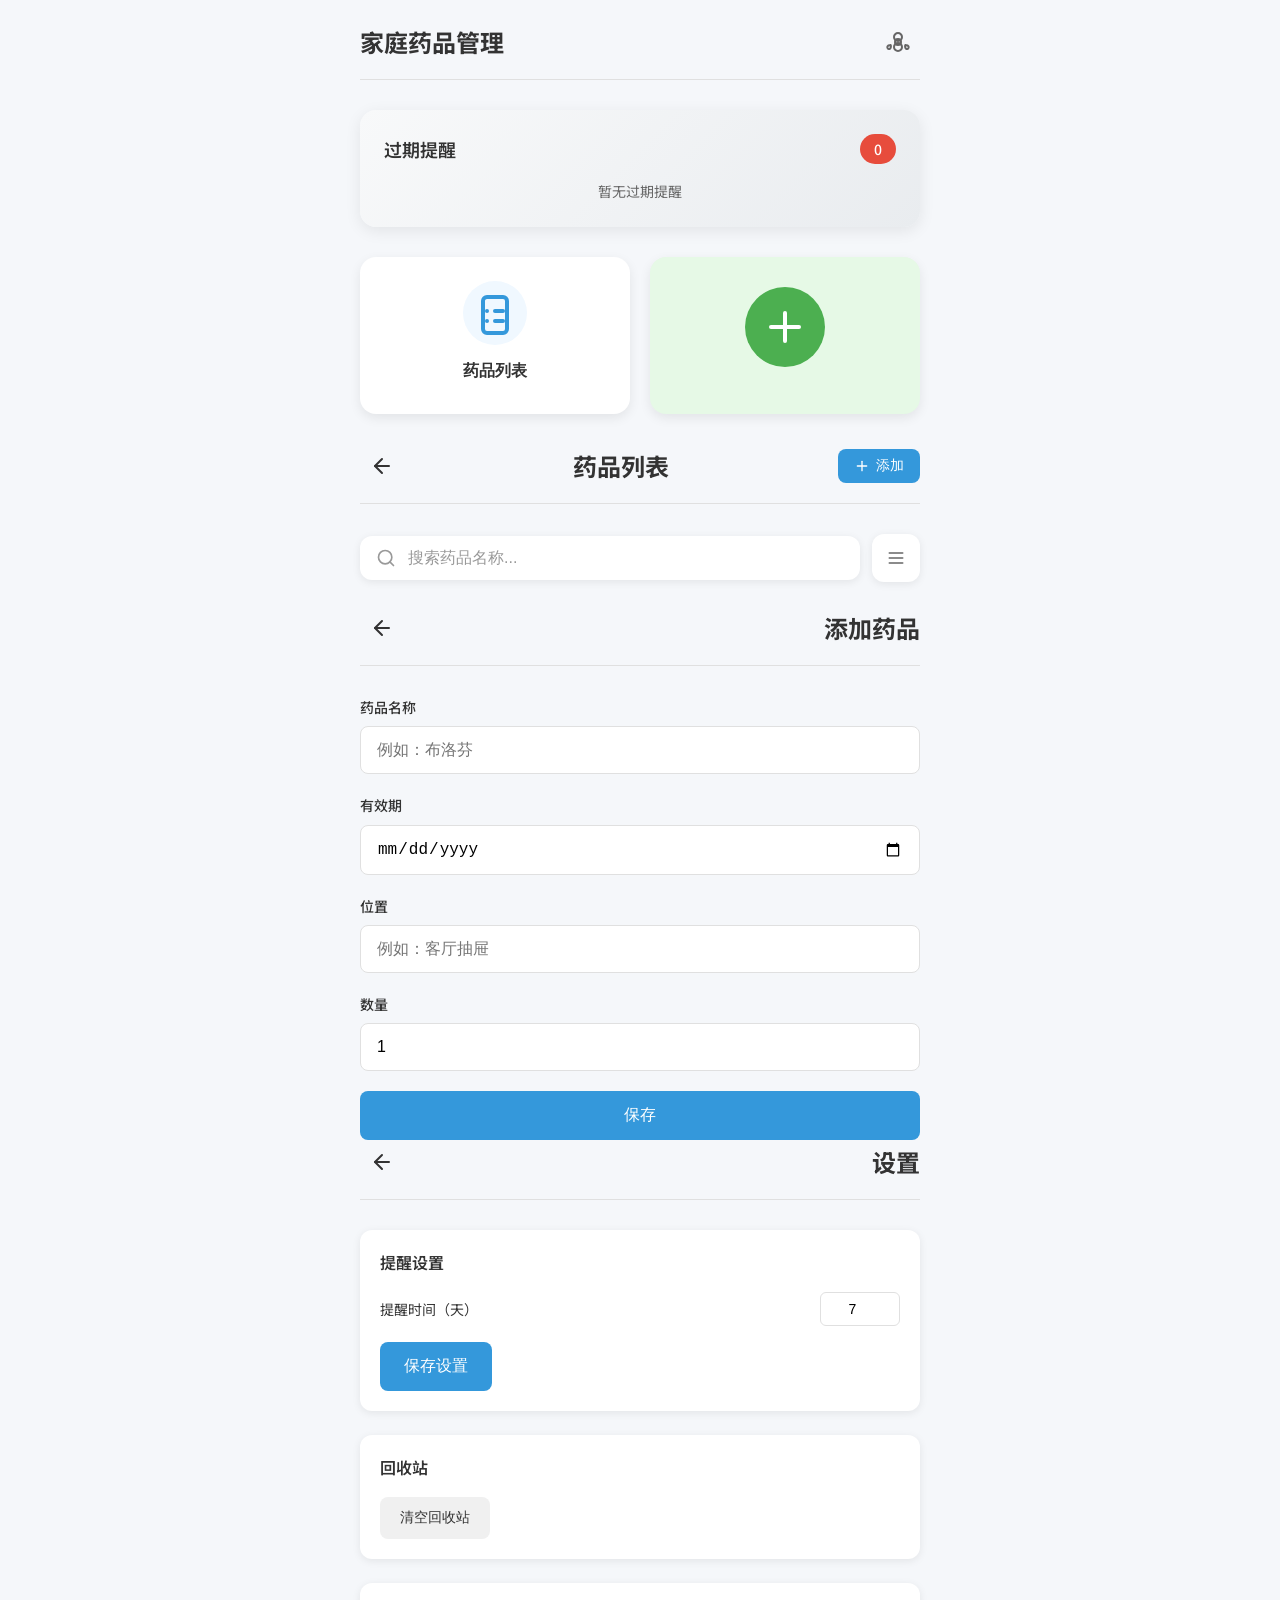
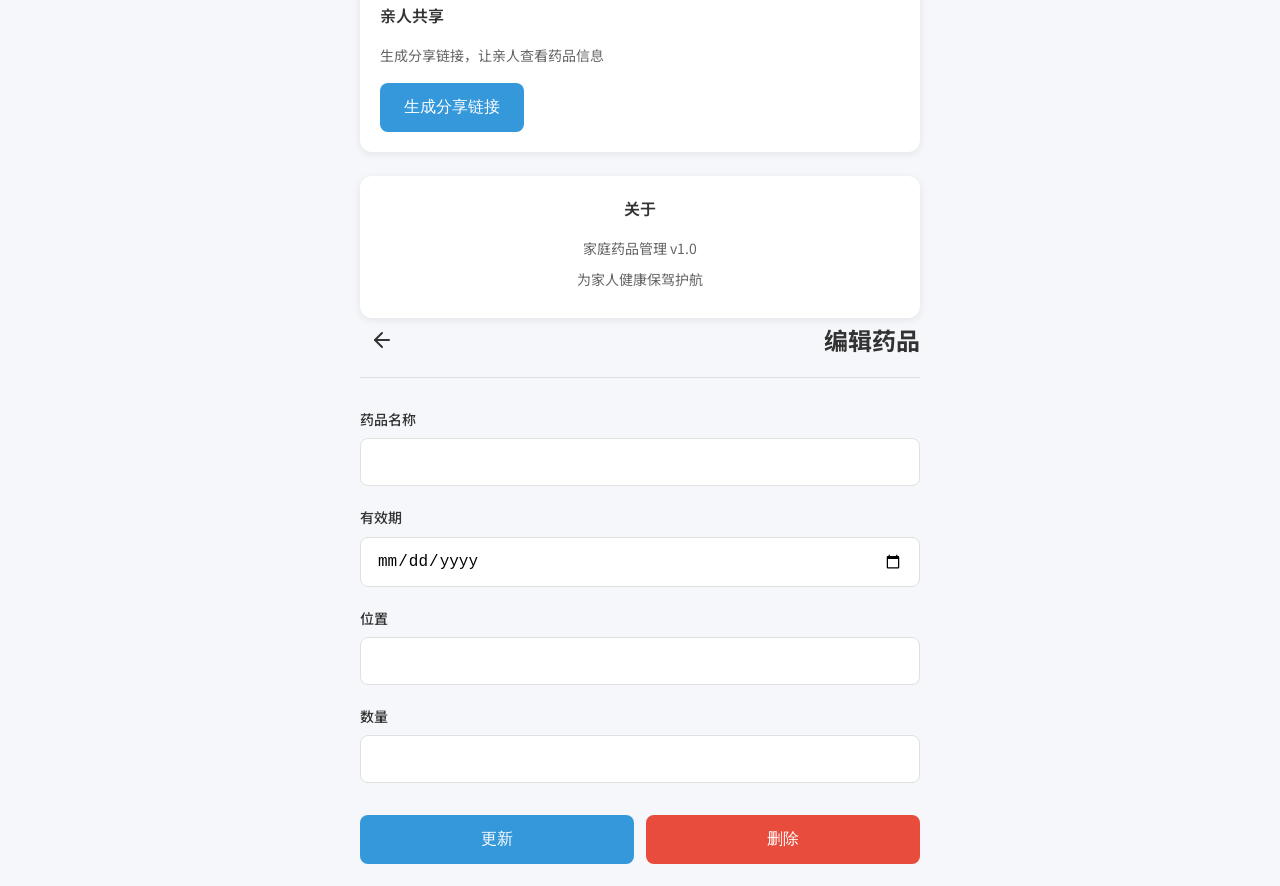
==== index.html @ f6a93c76 "Add files via upload" ====
<!DOCTYPE html>
<html lang="zh-CN">
<head>
    <meta charset="UTF-8">
    <meta name="viewport" content="width=device-width, initial-scale=1.0, maximum-scale=1.0, user-scalable=no">
    <title>家庭药品管理</title>
    <link rel="stylesheet" href="styles.css">
    <link rel="preconnect" href="https://fonts.googleapis.com">
    <link rel="preconnect" href="https://fonts.gstatic.com" crossorigin>
    <link href="https://fonts.googleapis.com/css2?family=Noto+Sans+SC:wght@400;500;700&display=swap" rel="stylesheet">
</head>
<body>
    <div class="container">
        <!-- 首页 -->
        <div id="home-page" class="page">
            <div class="header">
                <h1>家庭药品管理</h1>
                <button id="settings-btn" class="icon-btn">
                    <svg width="24" height="24" viewBox="0 0 24 24" fill="none" xmlns="http://www.w3.org/2000/svg">
                        <path d="M12 15C13.6569 15 15 13.6569 15 12C15 10.3431 13.6569 9 12 9C10.3431 9 9 10.3431 9 12C9 13.6569 10.3431 15 12 15Z" stroke="currentColor" stroke-width="2" stroke-linecap="round" stroke-linejoin="round"/>
                        <path d="M19.4 15C19.2669 15.3016 19.1715 15.6207 19.1213 15.9463C19.0711 16.2719 19.0684 16.6022 19.1123 16.9229C19.1562 17.2436 19.2458 17.5495 19.3764 17.8257C19.507 18.1019 19.6746 18.3453 19.8718 18.5425C20.069 18.7397 20.2994 18.8832 20.549 18.9614C20.7986 19.0396 21.0622 19.0519 21.32 19.0001C21.5778 18.9482 21.8204 18.8321 22.0282 18.6602C22.236 18.4884 22.4004 18.2646 22.5068 18.0001C22.6132 17.7356 22.6557 17.4386 22.63 17.1401C22.6043 16.8416 22.5131 16.5521 22.3636 16.2919C22.2141 16.0316 22.0094 15.8063 21.7651 15.6399C21.5209 15.4734 21.2444 15.3722 20.9559 15.3466C20.6574 15.321 20.3604 15.3635 20.096 15.4701C19.8315 15.5767 19.6077 15.741 19.4359 15.9488C19.264 16.1566 19.1479 16.4001 19.1 16.6601" stroke="currentColor" stroke-width="2" stroke-linecap="round" stroke-linejoin="round"/>
                        <path d="M4.6 15C4.73313 15.3016 4.82846 15.6207 4.87868 15.9463C4.9289 16.2719 4.93162 16.6022 4.88773 16.9229C4.84384 17.2436 4.7542 17.5495 4.62362 17.8257C4.49305 18.1019 4.32544 18.3453 4.12822 18.5425C3.931 18.7397 3.70063 18.8832 3.451 18.9614C3.20137 19.0396 2.93783 19.0519 2.7 19.0001C2.4222 18.9482 2.17957 18.8321 1.97182 18.6602C1.76407 18.4884 1.59964 18.2646 1.49323 18.0001C1.38682 17.7356 1.34432 17.4386 1.37 17.1401C1.3957 16.8416 1.48692 16.5521 1.63642 16.2919C1.78593 16.0316 1.99059 15.8063 2.23488 15.6399C2.47917 15.4734 2.75564 15.3722 3.04414 15.3466C3.34264 15.321 3.6396 15.3635 3.90404 15.4701C4.16848 15.5767 4.39228 15.741 4.56413 15.9488C4.73598 16.1566 4.85213 16.4001 4.9 16.6601" stroke="currentColor" stroke-width="2" stroke-linecap="round" stroke-linejoin="round"/>
                        <path d="M12 3C13.0609 3 14.0783 3.42143 14.8284 4.17157C15.5786 4.92172 16 5.93913 16 7C16 8.06087 15.5786 9.07828 14.8284 9.82843C14.0783 10.5786 13.0609 11 12 11C10.9391 11 9.92172 10.5786 9.17157 9.82843C8.42143 9.07828 8 8.06087 8 7C8 5.93913 8.42143 4.92172 9.17157 4.17157C9.92172 3.42143 10.9391 3 12 3Z" stroke="currentColor" stroke-width="2" stroke-linecap="round" stroke-linejoin="round"/>
                        <path d="M12 21C10.9391 21 9.92172 20.5786 9.17157 19.8284C8.42143 19.0783 8 18.0609 8 17C8 15.9391 8.42143 14.9217 9.17157 14.1716C9.92172 13.4214 10.9391 13 12 13C13.0609 13 14.0783 13.4214 14.8284 14.1716C15.5786 14.9217 16 15.9391 16 17C16 18.0609 15.5786 19.0783 14.8284 19.8284C14.0783 20.5786 13.0609 21 12 21Z" stroke="currentColor" stroke-width="2" stroke-linecap="round" stroke-linejoin="round"/>
                    </svg>
                </button>
            </div>
            
            <!-- 过期提醒卡片 -->
            <div class="alert-card">
                <div class="alert-header">
                    <h2>过期提醒</h2>
                    <span class="alert-badge" id="alert-count">0</span>
                </div>
                <div id="expired-list" class="alert-content"></div>
            </div>
            
            <!-- 功能按钮区域 -->
            <div class="function-grid">
                <button id="medicines-btn" class="function-card">
                    <div class="function-icon">
                        <svg width="48" height="48" viewBox="0 0 24 24" fill="none" xmlns="http://www.w3.org/2000/svg">
                            <path d="M16 4H8C6.89543 4 6 4.89543 6 6V20C6 21.1046 6.89543 22 8 22H16C17.1046 22 18 21.1046 18 20V6C18 4.89543 17.1046 4 16 4Z" stroke="currentColor" stroke-width="2" stroke-linecap="round" stroke-linejoin="round"/>
                            <path d="M12 11H16" stroke="currentColor" stroke-width="2" stroke-linecap="round" stroke-linejoin="round"/>
                            <path d="M12 16H16" stroke="currentColor" stroke-width="2" stroke-linecap="round" stroke-linejoin="round"/>
                            <path d="M8 11H8.01" stroke="currentColor" stroke-width="2" stroke-linecap="round" stroke-linejoin="round"/>
                            <path d="M8 16H8.01" stroke="currentColor" stroke-width="2" stroke-linecap="round" stroke-linejoin="round"/>
                        </svg>
                    </div>
                    <h3>药品列表</h3>
                </button>
                
                <button id="quick-add-btn" class="function-card add-card">
                    <div class="function-icon">
                        <svg width="48" height="48" viewBox="0 0 24 24" fill="none" xmlns="http://www.w3.org/2000/svg">
                            <path d="M12 5V19" stroke="currentColor" stroke-width="2" stroke-linecap="round" stroke-linejoin="round"/>
                            <path d="M5 12H19" stroke="currentColor" stroke-width="2" stroke-linecap="round" stroke-linejoin="round"/>
                        </svg>
                    </div>
                </button>
            </div>
            

        </div>
        
        <!-- 药品列表页面 -->
        <div id="medicines-page" class="page">
            <div class="header">
                <button id="back-from-medicines-btn" class="icon-btn back-btn">
                    <svg width="24" height="24" viewBox="0 0 24 24" fill="none" xmlns="http://www.w3.org/2000/svg">
                        <path d="M19 12H5" stroke="currentColor" stroke-width="2" stroke-linecap="round" stroke-linejoin="round"/>
                        <path d="M12 19L5 12L12 5" stroke="currentColor" stroke-width="2" stroke-linecap="round" stroke-linejoin="round"/>
                    </svg>
                </button>
                <h1>药品列表</h1>
                <button id="add-btn" class="primary-btn small">
                    <svg width="16" height="16" viewBox="0 0 24 24" fill="none" xmlns="http://www.w3.org/2000/svg" style="margin-right: 6px;">
                        <path d="M12 5V19" stroke="currentColor" stroke-width="2" stroke-linecap="round" stroke-linejoin="round"/>
                        <path d="M5 12H19" stroke="currentColor" stroke-width="2" stroke-linecap="round" stroke-linejoin="round"/>
                    </svg>
                    添加
                </button>
            </div>
            
            <!-- 搜索和筛选 -->
            <div class="search-filter-container">
                <div class="search-box">
                    <svg width="20" height="20" viewBox="0 0 24 24" fill="none" xmlns="http://www.w3.org/2000/svg" style="margin-right: 12px;">
                        <circle cx="11" cy="11" r="8" stroke="currentColor" stroke-width="2" stroke-linecap="round" stroke-linejoin="round"/>
                        <path d="M21 21L16.65 16.65" stroke="currentColor" stroke-width="2" stroke-linecap="round" stroke-linejoin="round"/>
                    </svg>
                    <input type="text" id="search-input" placeholder="搜索药品名称...">
                </div>
                <button class="filter-btn">
                    <svg width="20" height="20" viewBox="0 0 24 24" fill="none" xmlns="http://www.w3.org/2000/svg">
                        <path d="M4 6H20" stroke="currentColor" stroke-width="2" stroke-linecap="round" stroke-linejoin="round"/>
                        <path d="M4 12H20" stroke="currentColor" stroke-width="2" stroke-linecap="round" stroke-linejoin="round"/>
                        <path d="M4 18H20" stroke="currentColor" stroke-width="2" stroke-linecap="round" stroke-linejoin="round"/>
                    </svg>
                </button>
            </div>
            
            <!-- 药品列表 -->
            <div class="medicine-list">
                <div id="medicine-items"></div>
            </div>
        </div>
        
        <!-- 添加药品页面 -->
        <div id="add-page" class="page">
            <div class="header">
                <button id="back-btn" class="icon-btn back-btn">
                    <svg width="24" height="24" viewBox="0 0 24 24" fill="none" xmlns="http://www.w3.org/2000/svg">
                        <path d="M19 12H5" stroke="currentColor" stroke-width="2" stroke-linecap="round" stroke-linejoin="round"/>
                        <path d="M12 19L5 12L12 5" stroke="currentColor" stroke-width="2" stroke-linecap="round" stroke-linejoin="round"/>
                    </svg>
                </button>
                <h1>添加药品</h1>
            </div>
            
            <div class="form-container">
                <div class="form-group">
                    <label for="medicine-name">药品名称</label>
                    <input type="text" id="medicine-name" placeholder="例如：布洛芬">
                </div>
                
                <div class="form-group">
                    <label for="expiry-date">有效期</label>
                    <input type="date" id="expiry-date">
                </div>
                
                <div class="form-group">
                    <label for="storage-location">位置</label>
                    <input type="text" id="storage-location" placeholder="例如：客厅抽屉">
                </div>
                
                <div class="form-group">
                    <label for="quantity">数量</label>
                    <input type="number" id="quantity" min="1" value="1">
                </div>
                
                <button id="save-btn" class="primary-btn">保存</button>
            </div>
        </div>
        
        <!-- 设置页面 -->
        <div id="settings-page" class="page">
            <div class="header">
                <button id="back-from-settings-btn" class="icon-btn back-btn">
                    <svg width="24" height="24" viewBox="0 0 24 24" fill="none" xmlns="http://www.w3.org/2000/svg">
                        <path d="M19 12H5" stroke="currentColor" stroke-width="2" stroke-linecap="round" stroke-linejoin="round"/>
                        <path d="M12 19L5 12L12 5" stroke="currentColor" stroke-width="2" stroke-linecap="round" stroke-linejoin="round"/>
                    </svg>
                </button>
                <h1>设置</h1>
            </div>
            
            <div class="settings-container">
                <div class="setting-section">
                    <h3>提醒设置</h3>
                    <div class="setting-item">
                        <label for="reminder-days">提醒时间（天）</label>
                        <input type="number" id="reminder-days" min="1" max="30" value="7">
                    </div>
                    <button id="save-settings-btn" class="primary-btn">保存设置</button>
                </div>
                
                <div class="setting-section">
                    <h3>回收站</h3>
                    <div id="recycle-bin"></div>
                    <button id="clear-recycle-btn" class="secondary-btn">清空回收站</button>
                </div>
                
                <div class="setting-section">
                    <h3>亲人共享</h3>
                    <p>生成分享链接，让亲人查看药品信息</p>
                    <button id="share-btn" class="primary-btn">生成分享链接</button>
                    <div id="share-link" class="share-link hidden"></div>
                </div>
                
                <div class="setting-section about">
                    <h3>关于</h3>
                    <p>家庭药品管理 v1.0</p>
                    <p>为家人健康保驾护航</p>
                </div>
            </div>
        </div>
        
        <!-- 编辑药品页面 -->
        <div id="edit-page" class="page">
            <div class="header">
                <button id="back-from-edit-btn" class="icon-btn back-btn">
                    <svg width="24" height="24" viewBox="0 0 24 24" fill="none" xmlns="http://www.w3.org/2000/svg">
                        <path d="M19 12H5" stroke="currentColor" stroke-width="2" stroke-linecap="round" stroke-linejoin="round"/>
                        <path d="M12 19L5 12L12 5" stroke="currentColor" stroke-width="2" stroke-linecap="round" stroke-linejoin="round"/>
                    </svg>
                </button>
                <h1>编辑药品</h1>
            </div>
            
            <div class="form-container">
                <div class="form-group">
                    <label for="edit-medicine-name">药品名称</label>
                    <input type="text" id="edit-medicine-name">
                </div>
                
                <div class="form-group">
                    <label for="edit-expiry-date">有效期</label>
                    <input type="date" id="edit-expiry-date">
                </div>
                
                <div class="form-group">
                    <label for="edit-storage-location">位置</label>
                    <input type="text" id="edit-storage-location">
                </div>
                
                <div class="form-group">
                    <label for="edit-quantity">数量</label>
                    <input type="number" id="edit-quantity" min="1">
                </div>
                
                <div class="button-group">
                    <button id="update-btn" class="primary-btn">更新</button>
                    <button id="delete-btn" class="danger-btn">删除</button>
                </div>
            </div>
        </div>
    </div>
    
    <script src="script.js"></script>
</body>
</html>
---- styles.css ----
/* 全局样式 */
* {
    margin: 0;
    padding: 0;
    box-sizing: border-box;
}

body {
    font-family: 'Noto Sans SC', -apple-system, BlinkMacSystemFont, 'Segoe UI', Roboto, sans-serif;
    background-color: #f5f7fa;
    color: #333;
    line-height: 1.6;
    -webkit-font-smoothing: antialiased;
    -moz-osx-font-smoothing: grayscale;
}

.container {
    max-width: 600px;
    margin: 0 auto;
    padding: 20px;
    min-height: 100vh;
}

/* 页面切换 */
.page {
    display: block;
    animation: fadeIn 0.3s ease-in-out;
}

.hidden {
    display: none;
}

@keyframes fadeIn {
    from {
        opacity: 0;
        transform: translateY(10px);
    }
    to {
        opacity: 1;
        transform: translateY(0);
    }
}

/* 头部样式 */
.header {
    display: flex;
    align-items: center;
    justify-content: space-between;
    margin-bottom: 30px;
    padding-bottom: 15px;
    border-bottom: 1px solid #e0e0e0;
}

.header h1 {
    font-size: 24px;
    font-weight: 700;
    color: #333;
}

/* 按钮样式 */
.icon-btn {
    width: 44px;
    height: 44px;
    border: none;
    background-color: transparent;
    border-radius: 50%;
    display: flex;
    align-items: center;
    justify-content: center;
    cursor: pointer;
    transition: all 0.2s ease;
    color: #666;
}

.icon-btn:hover {
    background-color: rgba(0, 0, 0, 0.05);
    color: #333;
}

.icon-btn.back-btn {
    color: #333;
}

.primary-btn {
    background-color: #3498db;
    color: white;
    border: none;
    border-radius: 8px;
    padding: 14px 24px;
    font-size: 16px;
    font-weight: 500;
    cursor: pointer;
    transition: all 0.2s ease;
    display: inline-flex;
    align-items: center;
    justify-content: center;
}

.primary-btn:hover {
    background-color: #2980b9;
    transform: translateY(-2px);
    box-shadow: 0 4px 12px rgba(52, 152, 219, 0.3);
}

.primary-btn.small {
    padding: 8px 16px;
    font-size: 14px;
}

.secondary-btn {
    background-color: #f0f0f0;
    color: #333;
    border: none;
    border-radius: 8px;
    padding: 12px 20px;
    font-size: 14px;
    font-weight: 500;
    cursor: pointer;
    transition: all 0.2s ease;
}

.secondary-btn:hover {
    background-color: #e0e0e0;
}

.danger-btn {
    background-color: #e74c3c;
    color: white;
    border: none;
    border-radius: 8px;
    padding: 14px 24px;
    font-size: 16px;
    font-weight: 500;
    cursor: pointer;
    transition: all 0.2s ease;
}

.danger-btn:hover {
    background-color: #c0392b;
    transform: translateY(-2px);
    box-shadow: 0 4px 12px rgba(231, 76, 60, 0.3);
}

.danger-btn.small {
    padding: 6px 12px;
    font-size: 12px;
}

/* 过期提醒卡片 */
.alert-card {
    background: linear-gradient(135deg, #f8f9fa 0%, #e9ecef 100%);
    border-radius: 16px;
    padding: 24px;
    margin-bottom: 30px;
    box-shadow: 0 4px 16px rgba(0, 0, 0, 0.08);
    transition: all 0.3s ease;
}

.alert-card:hover {
    box-shadow: 0 6px 20px rgba(0, 0, 0, 0.12);
}

.alert-header {
    display: flex;
    justify-content: space-between;
    align-items: center;
    margin-bottom: 16px;
}

.alert-header h2 {
    font-size: 18px;
    font-weight: 600;
    color: #333;
}

.alert-badge {
    background-color: #e74c3c;
    color: white;
    border-radius: 20px;
    padding: 4px 12px;
    font-size: 14px;
    font-weight: 500;
    min-width: 36px;
    text-align: center;
}

.alert-content {
    display: flex;
    flex-direction: column;
    gap: 12px;
}

/* 功能按钮区域 */
.function-grid {
    display: grid;
    grid-template-columns: 1fr 1fr;
    gap: 20px;
    margin-bottom: 30px;
}

.function-card {
    background-color: white;
    border-radius: 16px;
    padding: 24px;
    text-align: center;
    border: none;
    cursor: pointer;
    transition: all 0.3s ease;
    box-shadow: 0 4px 12px rgba(0, 0, 0, 0.08);
}

.function-card:hover {
    transform: translateY(-4px);
    box-shadow: 0 8px 24px rgba(0, 0, 0, 0.12);
}

.function-icon {
    width: 64px;
    height: 64px;
    background-color: #f0f8ff;
    border-radius: 50%;
    display: flex;
    align-items: center;
    justify-content: center;
    margin: 0 auto 16px;
    color: #3498db;
}

.add-card {
    background-color: #e6f9e6;
}

.add-card .function-icon {
    background-color: #4caf50;
    color: white;
    width: 80px;
    height: 80px;
}

.function-card h3 {
    font-size: 16px;
    font-weight: 600;
    margin-bottom: 8px;
    color: #333;
}

.function-card p {
    font-size: 14px;
    color: #666;
    margin: 0;
}

/* 统计信息 */
.stats-container {
    display: grid;
    grid-template-columns: 1fr 1fr;
    gap: 16px;
    margin-bottom: 30px;
}

.stat-card {
    background-color: white;
    border-radius: 12px;
    padding: 20px;
    text-align: center;
    box-shadow: 0 4px 12px rgba(0, 0, 0, 0.08);
    transition: all 0.3s ease;
}

.stat-card:hover {
    transform: translateY(-2px);
    box-shadow: 0 6px 16px rgba(0, 0, 0, 0.12);
}

.stat-card.warning {
    background-color: #fff3cd;
    border-top: 4px solid #ffc107;
}

.stat-card.danger {
    background-color: #f8d7da;
    border-top: 4px solid #dc3545;
}

.stat-value {
    display: block;
    font-size: 24px;
    font-weight: 700;
    color: #333;
    margin-bottom: 4px;
}

.stat-label {
    font-size: 12px;
    color: #666;
    text-transform: uppercase;
    letter-spacing: 0.5px;
}

/* 搜索和筛选 */
.search-filter-container {
    display: flex;
    align-items: center;
    gap: 12px;
    margin-bottom: 24px;
}

.search-box {
    flex: 1;
    background-color: white;
    border-radius: 12px;
    padding: 12px 16px;
    display: flex;
    align-items: center;
    box-shadow: 0 2px 8px rgba(0, 0, 0, 0.08);
    color: #999;
}

.search-box input {
    flex: 1;
    border: none;
    outline: none;
    font-size: 16px;
    color: #333;
}

.search-box input::placeholder {
    color: #999;
}

.filter-btn {
    width: 48px;
    height: 48px;
    border: none;
    background-color: white;
    border-radius: 12px;
    display: flex;
    align-items: center;
    justify-content: center;
    cursor: pointer;
    transition: all 0.2s ease;
    color: #666;
    box-shadow: 0 2px 8px rgba(0, 0, 0, 0.08);
}

.filter-btn:hover {
    background-color: #f5f5f5;
}

/* 药品列表 */
.medicine-list {
    display: flex;
    flex-direction: column;
    gap: 16px;
}

.medicine-item, .expired-item, .recycle-item {
    background-color: white;
    border-radius: 12px;
    padding: 20px;
    box-shadow: 0 2px 8px rgba(0, 0, 0, 0.08);
    transition: all 0.3s ease;
    display: flex;
    align-items: center;
    gap: 16px;
    cursor: pointer;
}

.medicine-item:hover, .recycle-item:hover {
    transform: translateY(-2px);
    box-shadow: 0 4px 12px rgba(0, 0, 0, 0.12);
}

.medicine-item h3, .expired-item h3, .recycle-item h3 {
    font-size: 16px;
    font-weight: 600;
    margin: 0;
    flex: 1;
    min-width: 120px;
}

.medicine-item p, .expired-item p, .recycle-item p {
    font-size: 14px;
    margin: 0;
    flex: 1;
    min-width: 100px;
    color: #666;
}

.expired {
    border-left: 4px solid #e74c3c;
}

.expired h3, .expired p {
    color: #e74c3c;
}

.near-expiry {
    border-left: 4px solid #f39c12;
}

.near-expiry h3, .near-expiry p {
    color: #f39c12;
}

/* 表单样式 */
.form-container {
    display: flex;
    flex-direction: column;
    gap: 20px;
}

.form-group {
    display: flex;
    flex-direction: column;
    gap: 8px;
}

.form-group label {
    font-size: 14px;
    font-weight: 500;
    color: #333;
}

.form-group input {
    font-size: 16px;
    padding: 14px 16px;
    border: 1px solid #e0e0e0;
    border-radius: 8px;
    background-color: white;
    transition: all 0.2s ease;
}

.form-group input:focus {
    outline: none;
    border-color: #3498db;
    box-shadow: 0 0 0 3px rgba(52, 152, 219, 0.1);
}

.button-group {
    display: flex;
    gap: 12px;
    margin-top: 12px;
}

.button-group button {
    flex: 1;
}

/* 设置页面 */
.settings-container {
    display: flex;
    flex-direction: column;
    gap: 24px;
}

.setting-section {
    background-color: white;
    border-radius: 12px;
    padding: 20px;
    box-shadow: 0 2px 8px rgba(0, 0, 0, 0.08);
}

.setting-section h3 {
    font-size: 16px;
    font-weight: 600;
    margin-bottom: 16px;
    color: #333;
}

.setting-item {
    display: flex;
    justify-content: space-between;
    align-items: center;
    margin-bottom: 16px;
}

.setting-item label {
    font-size: 14px;
    color: #333;
}

.setting-item input {
    width: 80px;
    padding: 8px 12px;
    border: 1px solid #e0e0e0;
    border-radius: 6px;
    font-size: 14px;
    text-align: center;
}

.setting-section p {
    font-size: 14px;
    color: #666;
    margin-bottom: 16px;
}

.share-link {
    margin-top: 12px;
    padding: 12px;
    background-color: #f5f7fa;
    border-radius: 8px;
    font-size: 14px;
    word-break: break-all;
    color: #666;
}

.setting-section.about {
    text-align: center;
}

.setting-section.about p {
    margin-bottom: 8px;
}

/* 响应式设计 */
@media (max-width: 480px) {
    .container {
        padding: 16px;
    }
    
    .header h1 {
        font-size: 20px;
    }
    
    .function-grid {
        grid-template-columns: 1fr;
    }
    
    .stats-container {
        grid-template-columns: 1fr;
    }
    
    .medicine-item, .expired-item, .recycle-item {
        flex-wrap: wrap;
    }
    
    .medicine-item h3, .expired-item h3, .recycle-item h3 {
        flex: 100%;
        margin-bottom: 8px;
    }
    
    .medicine-item p, .expired-item p, .recycle-item p {
        flex: 1;
        min-width: 80px;
    }
    
    .button-group {
        flex-direction: column;
    }
}
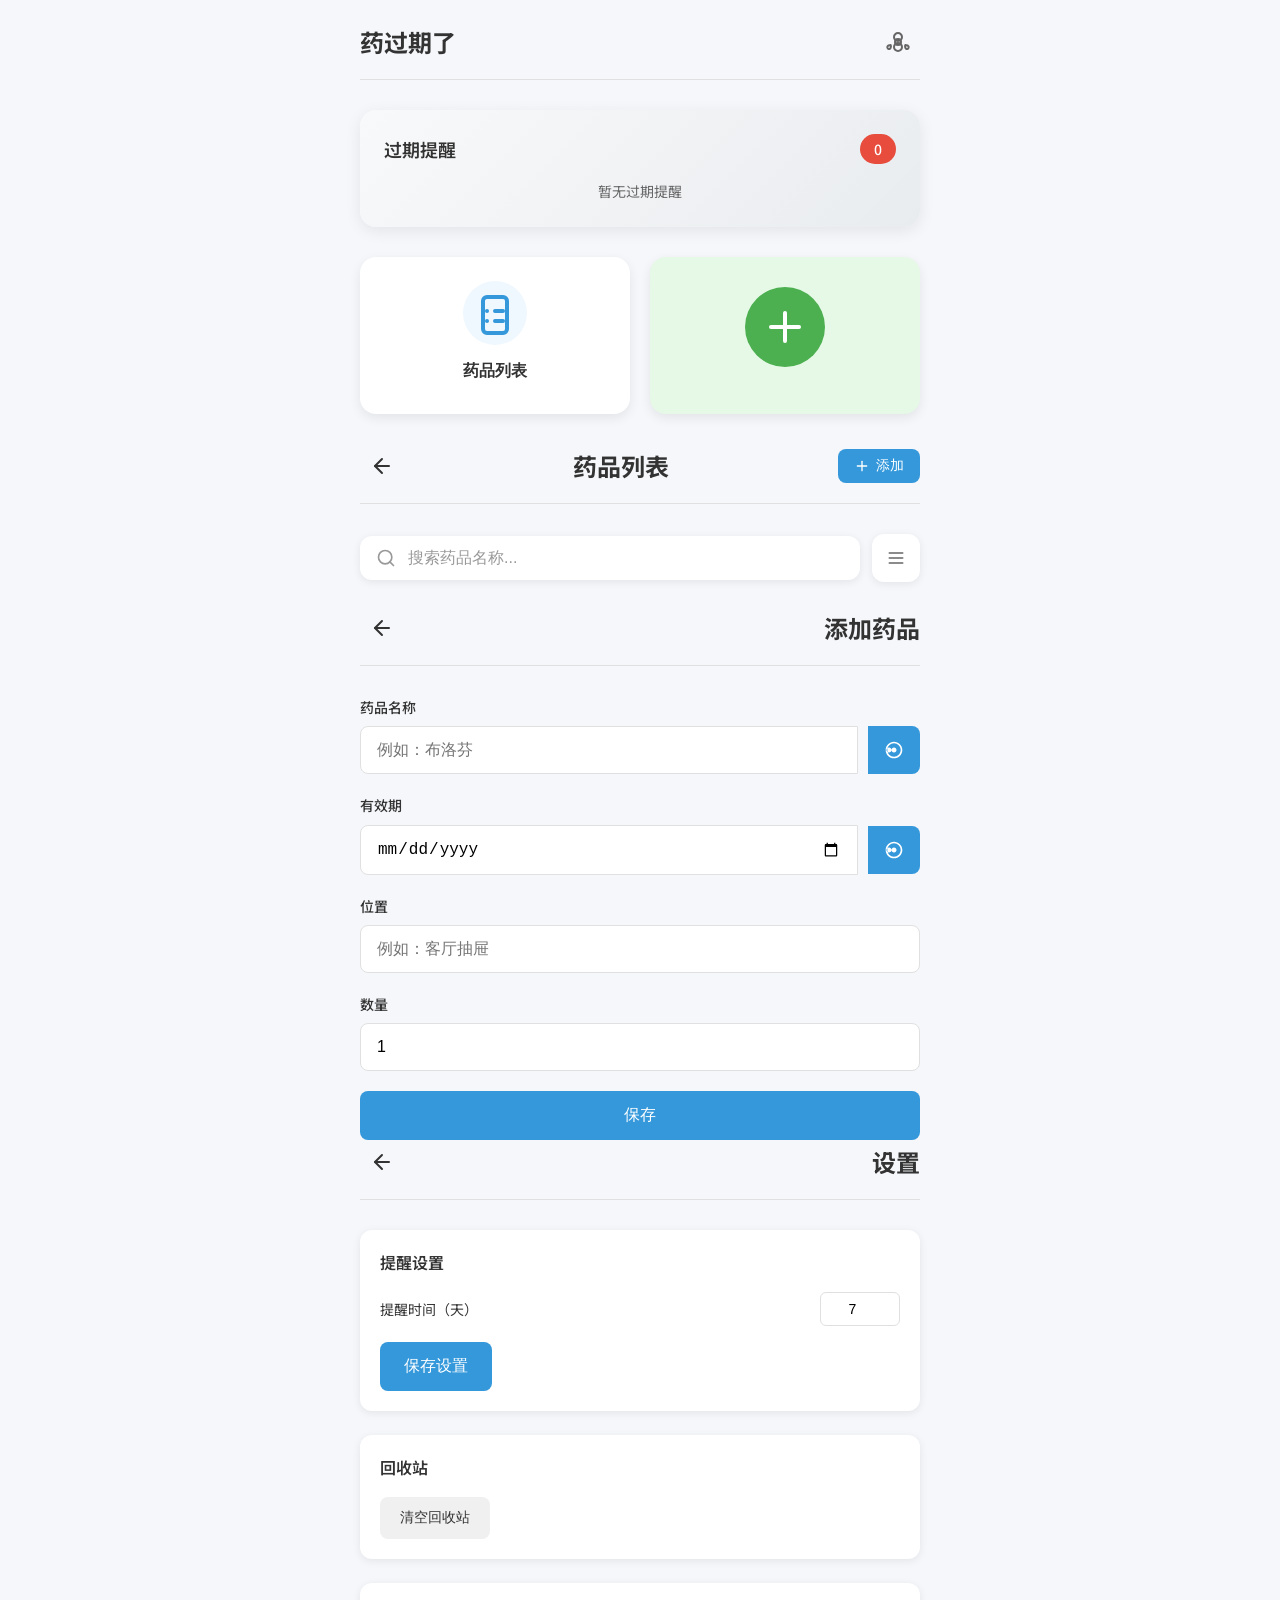
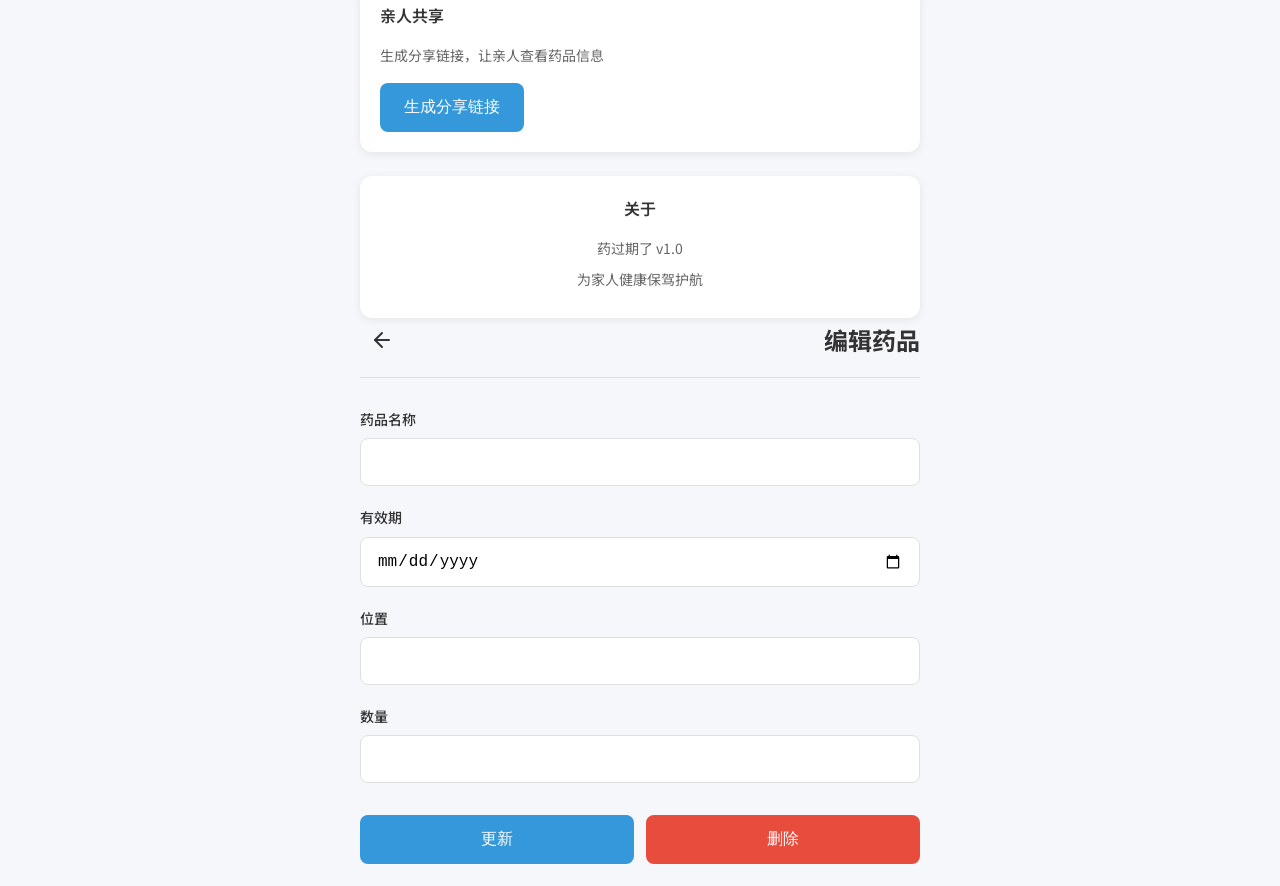
==== commit 2fcbbf5e: "Add files via upload" ====
--- a/index.html
+++ b/index.html
@@ -3,7 +3,7 @@
 <head>
     <meta charset="UTF-8">
     <meta name="viewport" content="width=device-width, initial-scale=1.0, maximum-scale=1.0, user-scalable=no">
-    <title>家庭药品管理</title>
+    <title>药过期了</title>
     <link rel="stylesheet" href="styles.css">
     <link rel="preconnect" href="https://fonts.googleapis.com">
     <link rel="preconnect" href="https://fonts.gstatic.com" crossorigin>
@@ -14,7 +14,7 @@
         <!-- 首页 -->
         <div id="home-page" class="page">
             <div class="header">
-                <h1>家庭药品管理</h1>
+                <h1>药过期了</h1>
                 <button id="settings-btn" class="icon-btn">
                     <svg width="24" height="24" viewBox="0 0 24 24" fill="none" xmlns="http://www.w3.org/2000/svg">
                         <path d="M12 15C13.6569 15 15 13.6569 15 12C15 10.3431 13.6569 9 12 9C10.3431 9 9 10.3431 9 12C9 13.6569 10.3431 15 12 15Z" stroke="currentColor" stroke-width="2" stroke-linecap="round" stroke-linejoin="round"/>
@@ -121,12 +121,26 @@
             <div class="form-container">
                 <div class="form-group">
                     <label for="medicine-name">药品名称</label>
-                    <input type="text" id="medicine-name" placeholder="例如：布洛芬">
+                    <div class="input-with-btn">
+                        <input type="text" id="medicine-name" placeholder="例如：布洛芬">
+                        <button id="scan-name-btn" class="camera-btn" onclick="scanMedicineName()">
+                            <svg width="20" height="20" viewBox="0 0 24 24" fill="none" xmlns="http://www.w3.org/2000/svg">
+                                <path d="M12 2C6.48 2 2 6.48 2 12s4.48 10 10 10 10-4.48 10-10S17.52 2 12 2zm0 18c-4.41 0-8-3.59-8-8s3.59-8 8-8 8 3.59 8 8-3.59 8-8 8zm3-8c0 1.66-1.34 3-3 3s-3-1.34-3-3 1.34-3 3-3 3 1.34 3 3zm-6 0c0 1.66-1.34 3-3 3s-3-1.34-3-3 1.34-3 3-3 3 1.34 3 3z" fill="currentColor"/>
+                            </svg>
+                        </button>
+                    </div>
                 </div>
                 
                 <div class="form-group">
                     <label for="expiry-date">有效期</label>
-                    <input type="date" id="expiry-date">
+                    <div class="input-with-btn">
+                        <input type="date" id="expiry-date">
+                        <button id="scan-date-btn" class="camera-btn" onclick="scanExpiryDate()">
+                            <svg width="20" height="20" viewBox="0 0 24 24" fill="none" xmlns="http://www.w3.org/2000/svg">
+                                <path d="M12 2C6.48 2 2 6.48 2 12s4.48 10 10 10 10-4.48 10-10S17.52 2 12 2zm0 18c-4.41 0-8-3.59-8-8s3.59-8 8-8 8 3.59 8 8-3.59 8-8 8zm3-8c0 1.66-1.34 3-3 3s-3-1.34-3-3 1.34-3 3-3 3 1.34 3 3zm-6 0c0 1.66-1.34 3-3 3s-3-1.34-3-3 1.34-3 3-3 3 1.34 3 3z" fill="currentColor"/>
+                            </svg>
+                        </button>
+                    </div>
                 </div>
                 
                 <div class="form-group">
@@ -180,7 +194,7 @@
                 
                 <div class="setting-section about">
                     <h3>关于</h3>
-                    <p>家庭药品管理 v1.0</p>
+                    <p>药过期了 v1.0</p>
                     <p>为家人健康保驾护航</p>
                 </div>
             </div>
--- a/styles.css
+++ b/styles.css
@@ -1,552 +1,580 @@
-/* 全局样式 */
-* {
-    margin: 0;
-    padding: 0;
-    box-sizing: border-box;
-}
-
-body {
-    font-family: 'Noto Sans SC', -apple-system, BlinkMacSystemFont, 'Segoe UI', Roboto, sans-serif;
-    background-color: #f5f7fa;
-    color: #333;
-    line-height: 1.6;
-    -webkit-font-smoothing: antialiased;
-    -moz-osx-font-smoothing: grayscale;
-}
-
-.container {
-    max-width: 600px;
-    margin: 0 auto;
-    padding: 20px;
-    min-height: 100vh;
-}
-
-/* 页面切换 */
-.page {
-    display: block;
-    animation: fadeIn 0.3s ease-in-out;
-}
-
-.hidden {
-    display: none;
-}
-
-@keyframes fadeIn {
-    from {
-        opacity: 0;
-        transform: translateY(10px);
-    }
-    to {
-        opacity: 1;
-        transform: translateY(0);
-    }
-}
-
-/* 头部样式 */
-.header {
-    display: flex;
-    align-items: center;
-    justify-content: space-between;
-    margin-bottom: 30px;
-    padding-bottom: 15px;
-    border-bottom: 1px solid #e0e0e0;
-}
-
-.header h1 {
-    font-size: 24px;
-    font-weight: 700;
-    color: #333;
-}
-
-/* 按钮样式 */
-.icon-btn {
-    width: 44px;
-    height: 44px;
-    border: none;
-    background-color: transparent;
-    border-radius: 50%;
-    display: flex;
-    align-items: center;
-    justify-content: center;
-    cursor: pointer;
-    transition: all 0.2s ease;
-    color: #666;
-}
-
-.icon-btn:hover {
-    background-color: rgba(0, 0, 0, 0.05);
-    color: #333;
-}
-
-.icon-btn.back-btn {
-    color: #333;
-}
-
-.primary-btn {
-    background-color: #3498db;
-    color: white;
-    border: none;
-    border-radius: 8px;
-    padding: 14px 24px;
-    font-size: 16px;
-    font-weight: 500;
-    cursor: pointer;
-    transition: all 0.2s ease;
-    display: inline-flex;
-    align-items: center;
-    justify-content: center;
-}
-
-.primary-btn:hover {
-    background-color: #2980b9;
-    transform: translateY(-2px);
-    box-shadow: 0 4px 12px rgba(52, 152, 219, 0.3);
-}
-
-.primary-btn.small {
-    padding: 8px 16px;
-    font-size: 14px;
-}
-
-.secondary-btn {
-    background-color: #f0f0f0;
-    color: #333;
-    border: none;
-    border-radius: 8px;
-    padding: 12px 20px;
-    font-size: 14px;
-    font-weight: 500;
-    cursor: pointer;
-    transition: all 0.2s ease;
-}
-
-.secondary-btn:hover {
-    background-color: #e0e0e0;
-}
-
-.danger-btn {
-    background-color: #e74c3c;
-    color: white;
-    border: none;
-    border-radius: 8px;
-    padding: 14px 24px;
-    font-size: 16px;
-    font-weight: 500;
-    cursor: pointer;
-    transition: all 0.2s ease;
-}
-
-.danger-btn:hover {
-    background-color: #c0392b;
-    transform: translateY(-2px);
-    box-shadow: 0 4px 12px rgba(231, 76, 60, 0.3);
-}
-
-.danger-btn.small {
-    padding: 6px 12px;
-    font-size: 12px;
-}
-
-/* 过期提醒卡片 */
-.alert-card {
-    background: linear-gradient(135deg, #f8f9fa 0%, #e9ecef 100%);
-    border-radius: 16px;
-    padding: 24px;
-    margin-bottom: 30px;
-    box-shadow: 0 4px 16px rgba(0, 0, 0, 0.08);
-    transition: all 0.3s ease;
-}
-
-.alert-card:hover {
-    box-shadow: 0 6px 20px rgba(0, 0, 0, 0.12);
-}
-
-.alert-header {
-    display: flex;
-    justify-content: space-between;
-    align-items: center;
-    margin-bottom: 16px;
-}
-
-.alert-header h2 {
-    font-size: 18px;
-    font-weight: 600;
-    color: #333;
-}
-
-.alert-badge {
-    background-color: #e74c3c;
-    color: white;
-    border-radius: 20px;
-    padding: 4px 12px;
-    font-size: 14px;
-    font-weight: 500;
-    min-width: 36px;
-    text-align: center;
-}
-
-.alert-content {
-    display: flex;
-    flex-direction: column;
-    gap: 12px;
-}
-
-/* 功能按钮区域 */
-.function-grid {
-    display: grid;
-    grid-template-columns: 1fr 1fr;
-    gap: 20px;
-    margin-bottom: 30px;
-}
-
-.function-card {
-    background-color: white;
-    border-radius: 16px;
-    padding: 24px;
-    text-align: center;
-    border: none;
-    cursor: pointer;
-    transition: all 0.3s ease;
-    box-shadow: 0 4px 12px rgba(0, 0, 0, 0.08);
-}
-
-.function-card:hover {
-    transform: translateY(-4px);
-    box-shadow: 0 8px 24px rgba(0, 0, 0, 0.12);
-}
-
-.function-icon {
-    width: 64px;
-    height: 64px;
-    background-color: #f0f8ff;
-    border-radius: 50%;
-    display: flex;
-    align-items: center;
-    justify-content: center;
-    margin: 0 auto 16px;
-    color: #3498db;
-}
-
-.add-card {
-    background-color: #e6f9e6;
-}
-
-.add-card .function-icon {
-    background-color: #4caf50;
-    color: white;
-    width: 80px;
-    height: 80px;
-}
-
-.function-card h3 {
-    font-size: 16px;
-    font-weight: 600;
-    margin-bottom: 8px;
-    color: #333;
-}
-
-.function-card p {
-    font-size: 14px;
-    color: #666;
-    margin: 0;
-}
-
-/* 统计信息 */
-.stats-container {
-    display: grid;
-    grid-template-columns: 1fr 1fr;
-    gap: 16px;
-    margin-bottom: 30px;
-}
-
-.stat-card {
-    background-color: white;
-    border-radius: 12px;
-    padding: 20px;
-    text-align: center;
-    box-shadow: 0 4px 12px rgba(0, 0, 0, 0.08);
-    transition: all 0.3s ease;
-}
-
-.stat-card:hover {
-    transform: translateY(-2px);
-    box-shadow: 0 6px 16px rgba(0, 0, 0, 0.12);
-}
-
-.stat-card.warning {
-    background-color: #fff3cd;
-    border-top: 4px solid #ffc107;
-}
-
-.stat-card.danger {
-    background-color: #f8d7da;
-    border-top: 4px solid #dc3545;
-}
-
-.stat-value {
-    display: block;
-    font-size: 24px;
-    font-weight: 700;
-    color: #333;
-    margin-bottom: 4px;
-}
-
-.stat-label {
-    font-size: 12px;
-    color: #666;
-    text-transform: uppercase;
-    letter-spacing: 0.5px;
-}
-
-/* 搜索和筛选 */
-.search-filter-container {
-    display: flex;
-    align-items: center;
-    gap: 12px;
-    margin-bottom: 24px;
-}
-
-.search-box {
-    flex: 1;
-    background-color: white;
-    border-radius: 12px;
-    padding: 12px 16px;
-    display: flex;
-    align-items: center;
-    box-shadow: 0 2px 8px rgba(0, 0, 0, 0.08);
-    color: #999;
-}
-
-.search-box input {
-    flex: 1;
-    border: none;
-    outline: none;
-    font-size: 16px;
-    color: #333;
-}
-
-.search-box input::placeholder {
-    color: #999;
-}
-
-.filter-btn {
-    width: 48px;
-    height: 48px;
-    border: none;
-    background-color: white;
-    border-radius: 12px;
-    display: flex;
-    align-items: center;
-    justify-content: center;
-    cursor: pointer;
-    transition: all 0.2s ease;
-    color: #666;
-    box-shadow: 0 2px 8px rgba(0, 0, 0, 0.08);
-}
-
-.filter-btn:hover {
-    background-color: #f5f5f5;
-}
-
-/* 药品列表 */
-.medicine-list {
-    display: flex;
-    flex-direction: column;
-    gap: 16px;
-}
-
-.medicine-item, .expired-item, .recycle-item {
-    background-color: white;
-    border-radius: 12px;
-    padding: 20px;
-    box-shadow: 0 2px 8px rgba(0, 0, 0, 0.08);
-    transition: all 0.3s ease;
-    display: flex;
-    align-items: center;
-    gap: 16px;
-    cursor: pointer;
-}
-
-.medicine-item:hover, .recycle-item:hover {
-    transform: translateY(-2px);
-    box-shadow: 0 4px 12px rgba(0, 0, 0, 0.12);
-}
-
-.medicine-item h3, .expired-item h3, .recycle-item h3 {
-    font-size: 16px;
-    font-weight: 600;
-    margin: 0;
-    flex: 1;
-    min-width: 120px;
-}
-
-.medicine-item p, .expired-item p, .recycle-item p {
-    font-size: 14px;
-    margin: 0;
-    flex: 1;
-    min-width: 100px;
-    color: #666;
-}
-
-.expired {
-    border-left: 4px solid #e74c3c;
-}
-
-.expired h3, .expired p {
-    color: #e74c3c;
-}
-
-.near-expiry {
-    border-left: 4px solid #f39c12;
-}
-
-.near-expiry h3, .near-expiry p {
-    color: #f39c12;
-}
-
-/* 表单样式 */
-.form-container {
-    display: flex;
-    flex-direction: column;
-    gap: 20px;
-}
-
-.form-group {
-    display: flex;
-    flex-direction: column;
-    gap: 8px;
-}
-
-.form-group label {
-    font-size: 14px;
-    font-weight: 500;
-    color: #333;
-}
-
-.form-group input {
-    font-size: 16px;
-    padding: 14px 16px;
-    border: 1px solid #e0e0e0;
-    border-radius: 8px;
-    background-color: white;
-    transition: all 0.2s ease;
-}
-
-.form-group input:focus {
-    outline: none;
-    border-color: #3498db;
-    box-shadow: 0 0 0 3px rgba(52, 152, 219, 0.1);
-}
-
-.button-group {
-    display: flex;
-    gap: 12px;
-    margin-top: 12px;
-}
-
-.button-group button {
-    flex: 1;
-}
-
-/* 设置页面 */
-.settings-container {
-    display: flex;
-    flex-direction: column;
-    gap: 24px;
-}
-
-.setting-section {
-    background-color: white;
-    border-radius: 12px;
-    padding: 20px;
-    box-shadow: 0 2px 8px rgba(0, 0, 0, 0.08);
-}
-
-.setting-section h3 {
-    font-size: 16px;
-    font-weight: 600;
-    margin-bottom: 16px;
-    color: #333;
-}
-
-.setting-item {
-    display: flex;
-    justify-content: space-between;
-    align-items: center;
-    margin-bottom: 16px;
-}
-
-.setting-item label {
-    font-size: 14px;
-    color: #333;
-}
-
-.setting-item input {
-    width: 80px;
-    padding: 8px 12px;
-    border: 1px solid #e0e0e0;
-    border-radius: 6px;
-    font-size: 14px;
-    text-align: center;
-}
-
-.setting-section p {
-    font-size: 14px;
-    color: #666;
-    margin-bottom: 16px;
-}
-
-.share-link {
-    margin-top: 12px;
-    padding: 12px;
-    background-color: #f5f7fa;
-    border-radius: 8px;
-    font-size: 14px;
-    word-break: break-all;
-    color: #666;
-}
-
-.setting-section.about {
-    text-align: center;
-}
-
-.setting-section.about p {
-    margin-bottom: 8px;
-}
-
-/* 响应式设计 */
-@media (max-width: 480px) {
-    .container {
-        padding: 16px;
-    }
-    
-    .header h1 {
-        font-size: 20px;
-    }
-    
-    .function-grid {
-        grid-template-columns: 1fr;
-    }
-    
-    .stats-container {
-        grid-template-columns: 1fr;
-    }
-    
-    .medicine-item, .expired-item, .recycle-item {
-        flex-wrap: wrap;
-    }
-    
-    .medicine-item h3, .expired-item h3, .recycle-item h3 {
-        flex: 100%;
-        margin-bottom: 8px;
-    }
-    
-    .medicine-item p, .expired-item p, .recycle-item p {
-        flex: 1;
-        min-width: 80px;
-    }
-    
-    .button-group {
-        flex-direction: column;
-    }
+/* 全局样式 */
+* {
+    margin: 0;
+    padding: 0;
+    box-sizing: border-box;
+}
+
+body {
+    font-family: 'Noto Sans SC', -apple-system, BlinkMacSystemFont, 'Segoe UI', Roboto, sans-serif;
+    background-color: #f5f7fa;
+    color: #333;
+    line-height: 1.6;
+    -webkit-font-smoothing: antialiased;
+    -moz-osx-font-smoothing: grayscale;
+}
+
+.container {
+    max-width: 600px;
+    margin: 0 auto;
+    padding: 20px;
+    min-height: 100vh;
+}
+
+/* 页面切换 */
+.page {
+    display: block;
+    animation: fadeIn 0.3s ease-in-out;
+}
+
+.hidden {
+    display: none;
+}
+
+@keyframes fadeIn {
+    from {
+        opacity: 0;
+        transform: translateY(10px);
+    }
+    to {
+        opacity: 1;
+        transform: translateY(0);
+    }
+}
+
+/* 头部样式 */
+.header {
+    display: flex;
+    align-items: center;
+    justify-content: space-between;
+    margin-bottom: 30px;
+    padding-bottom: 15px;
+    border-bottom: 1px solid #e0e0e0;
+}
+
+.header h1 {
+    font-size: 24px;
+    font-weight: 700;
+    color: #333;
+}
+
+/* 按钮样式 */
+.icon-btn {
+    width: 44px;
+    height: 44px;
+    border: none;
+    background-color: transparent;
+    border-radius: 50%;
+    display: flex;
+    align-items: center;
+    justify-content: center;
+    cursor: pointer;
+    transition: all 0.2s ease;
+    color: #666;
+}
+
+.icon-btn:hover {
+    background-color: rgba(0, 0, 0, 0.05);
+    color: #333;
+}
+
+.icon-btn.back-btn {
+    color: #333;
+}
+
+.primary-btn {
+    background-color: #3498db;
+    color: white;
+    border: none;
+    border-radius: 8px;
+    padding: 14px 24px;
+    font-size: 16px;
+    font-weight: 500;
+    cursor: pointer;
+    transition: all 0.2s ease;
+    display: inline-flex;
+    align-items: center;
+    justify-content: center;
+}
+
+.primary-btn:hover {
+    background-color: #2980b9;
+    transform: translateY(-2px);
+    box-shadow: 0 4px 12px rgba(52, 152, 219, 0.3);
+}
+
+.primary-btn.small {
+    padding: 8px 16px;
+    font-size: 14px;
+}
+
+.secondary-btn {
+    background-color: #f0f0f0;
+    color: #333;
+    border: none;
+    border-radius: 8px;
+    padding: 12px 20px;
+    font-size: 14px;
+    font-weight: 500;
+    cursor: pointer;
+    transition: all 0.2s ease;
+}
+
+.secondary-btn:hover {
+    background-color: #e0e0e0;
+}
+
+.danger-btn {
+    background-color: #e74c3c;
+    color: white;
+    border: none;
+    border-radius: 8px;
+    padding: 14px 24px;
+    font-size: 16px;
+    font-weight: 500;
+    cursor: pointer;
+    transition: all 0.2s ease;
+}
+
+.danger-btn:hover {
+    background-color: #c0392b;
+    transform: translateY(-2px);
+    box-shadow: 0 4px 12px rgba(231, 76, 60, 0.3);
+}
+
+.danger-btn.small {
+    padding: 6px 12px;
+    font-size: 12px;
+}
+
+/* 过期提醒卡片 */
+.alert-card {
+    background: linear-gradient(135deg, #f8f9fa 0%, #e9ecef 100%);
+    border-radius: 16px;
+    padding: 24px;
+    margin-bottom: 30px;
+    box-shadow: 0 4px 16px rgba(0, 0, 0, 0.08);
+    transition: all 0.3s ease;
+}
+
+.alert-card:hover {
+    box-shadow: 0 6px 20px rgba(0, 0, 0, 0.12);
+}
+
+.alert-header {
+    display: flex;
+    justify-content: space-between;
+    align-items: center;
+    margin-bottom: 16px;
+}
+
+.alert-header h2 {
+    font-size: 18px;
+    font-weight: 600;
+    color: #333;
+}
+
+.alert-badge {
+    background-color: #e74c3c;
+    color: white;
+    border-radius: 20px;
+    padding: 4px 12px;
+    font-size: 14px;
+    font-weight: 500;
+    min-width: 36px;
+    text-align: center;
+}
+
+.alert-content {
+    display: flex;
+    flex-direction: column;
+    gap: 12px;
+}
+
+/* 功能按钮区域 */
+.function-grid {
+    display: grid;
+    grid-template-columns: 1fr 1fr;
+    gap: 20px;
+    margin-bottom: 30px;
+}
+
+.function-card {
+    background-color: white;
+    border-radius: 16px;
+    padding: 24px;
+    text-align: center;
+    border: none;
+    cursor: pointer;
+    transition: all 0.3s ease;
+    box-shadow: 0 4px 12px rgba(0, 0, 0, 0.08);
+}
+
+.function-card:hover {
+    transform: translateY(-4px);
+    box-shadow: 0 8px 24px rgba(0, 0, 0, 0.12);
+}
+
+.function-icon {
+    width: 64px;
+    height: 64px;
+    background-color: #f0f8ff;
+    border-radius: 50%;
+    display: flex;
+    align-items: center;
+    justify-content: center;
+    margin: 0 auto 16px;
+    color: #3498db;
+}
+
+.add-card {
+    background-color: #e6f9e6;
+}
+
+.add-card .function-icon {
+    background-color: #4caf50;
+    color: white;
+    width: 80px;
+    height: 80px;
+}
+
+.function-card h3 {
+    font-size: 16px;
+    font-weight: 600;
+    margin-bottom: 8px;
+    color: #333;
+}
+
+.function-card p {
+    font-size: 14px;
+    color: #666;
+    margin: 0;
+}
+
+/* 统计信息 */
+.stats-container {
+    display: grid;
+    grid-template-columns: 1fr 1fr;
+    gap: 16px;
+    margin-bottom: 30px;
+}
+
+.stat-card {
+    background-color: white;
+    border-radius: 12px;
+    padding: 20px;
+    text-align: center;
+    box-shadow: 0 4px 12px rgba(0, 0, 0, 0.08);
+    transition: all 0.3s ease;
+}
+
+.stat-card:hover {
+    transform: translateY(-2px);
+    box-shadow: 0 6px 16px rgba(0, 0, 0, 0.12);
+}
+
+.stat-card.warning {
+    background-color: #fff3cd;
+    border-top: 4px solid #ffc107;
+}
+
+.stat-card.danger {
+    background-color: #f8d7da;
+    border-top: 4px solid #dc3545;
+}
+
+.stat-value {
+    display: block;
+    font-size: 24px;
+    font-weight: 700;
+    color: #333;
+    margin-bottom: 4px;
+}
+
+.stat-label {
+    font-size: 12px;
+    color: #666;
+    text-transform: uppercase;
+    letter-spacing: 0.5px;
+}
+
+/* 搜索和筛选 */
+.search-filter-container {
+    display: flex;
+    align-items: center;
+    gap: 12px;
+    margin-bottom: 24px;
+}
+
+.search-box {
+    flex: 1;
+    background-color: white;
+    border-radius: 12px;
+    padding: 12px 16px;
+    display: flex;
+    align-items: center;
+    box-shadow: 0 2px 8px rgba(0, 0, 0, 0.08);
+    color: #999;
+}
+
+.search-box input {
+    flex: 1;
+    border: none;
+    outline: none;
+    font-size: 16px;
+    color: #333;
+}
+
+.search-box input::placeholder {
+    color: #999;
+}
+
+.filter-btn {
+    width: 48px;
+    height: 48px;
+    border: none;
+    background-color: white;
+    border-radius: 12px;
+    display: flex;
+    align-items: center;
+    justify-content: center;
+    cursor: pointer;
+    transition: all 0.2s ease;
+    color: #666;
+    box-shadow: 0 2px 8px rgba(0, 0, 0, 0.08);
+}
+
+.filter-btn:hover {
+    background-color: #f5f5f5;
+}
+
+/* 药品列表 */
+.medicine-list {
+    display: flex;
+    flex-direction: column;
+    gap: 16px;
+}
+
+.medicine-item, .expired-item, .recycle-item {
+    background-color: white;
+    border-radius: 12px;
+    padding: 20px;
+    box-shadow: 0 2px 8px rgba(0, 0, 0, 0.08);
+    transition: all 0.3s ease;
+    display: flex;
+    align-items: center;
+    gap: 16px;
+    cursor: pointer;
+}
+
+.medicine-item:hover, .recycle-item:hover {
+    transform: translateY(-2px);
+    box-shadow: 0 4px 12px rgba(0, 0, 0, 0.12);
+}
+
+.medicine-item h3, .expired-item h3, .recycle-item h3 {
+    font-size: 16px;
+    font-weight: 600;
+    margin: 0;
+    flex: 1;
+    min-width: 120px;
+}
+
+.medicine-item p, .expired-item p, .recycle-item p {
+    font-size: 14px;
+    margin: 0;
+    flex: 1;
+    min-width: 100px;
+    color: #666;
+}
+
+.expired {
+    border-left: 4px solid #e74c3c;
+}
+
+.expired h3, .expired p {
+    color: #e74c3c;
+}
+
+.near-expiry {
+    border-left: 4px solid #f39c12;
+}
+
+.near-expiry h3, .near-expiry p {
+    color: #f39c12;
+}
+
+/* 表单样式 */
+.form-container {
+    display: flex;
+    flex-direction: column;
+    gap: 20px;
+}
+
+.form-group {
+    display: flex;
+    flex-direction: column;
+    gap: 8px;
+}
+
+.form-group label {
+    font-size: 14px;
+    font-weight: 500;
+    color: #333;
+}
+
+.form-group input {
+    font-size: 16px;
+    padding: 14px 16px;
+    border: 1px solid #e0e0e0;
+    border-radius: 8px;
+    background-color: white;
+    transition: all 0.2s ease;
+}
+
+.input-with-btn {
+    display: flex;
+    align-items: center;
+    gap: 10px;
+}
+
+.input-with-btn input {
+    flex: 1;
+    border-radius: 8px 0 0 8px;
+}
+
+.camera-btn {
+    background-color: #3498db;
+    color: white;
+    border: none;
+    border-radius: 0 8px 8px 0;
+    padding: 14px 16px;
+    cursor: pointer;
+    transition: all 0.2s ease;
+    display: flex;
+    align-items: center;
+    justify-content: center;
+}
+
+.camera-btn:hover {
+    background-color: #2980b9;
+}
+
+.form-group input:focus {
+    outline: none;
+    border-color: #3498db;
+    box-shadow: 0 0 0 3px rgba(52, 152, 219, 0.1);
+}
+
+.button-group {
+    display: flex;
+    gap: 12px;
+    margin-top: 12px;
+}
+
+.button-group button {
+    flex: 1;
+}
+
+/* 设置页面 */
+.settings-container {
+    display: flex;
+    flex-direction: column;
+    gap: 24px;
+}
+
+.setting-section {
+    background-color: white;
+    border-radius: 12px;
+    padding: 20px;
+    box-shadow: 0 2px 8px rgba(0, 0, 0, 0.08);
+}
+
+.setting-section h3 {
+    font-size: 16px;
+    font-weight: 600;
+    margin-bottom: 16px;
+    color: #333;
+}
+
+.setting-item {
+    display: flex;
+    justify-content: space-between;
+    align-items: center;
+    margin-bottom: 16px;
+}
+
+.setting-item label {
+    font-size: 14px;
+    color: #333;
+}
+
+.setting-item input {
+    width: 80px;
+    padding: 8px 12px;
+    border: 1px solid #e0e0e0;
+    border-radius: 6px;
+    font-size: 14px;
+    text-align: center;
+}
+
+.setting-section p {
+    font-size: 14px;
+    color: #666;
+    margin-bottom: 16px;
+}
+
+.share-link {
+    margin-top: 12px;
+    padding: 12px;
+    background-color: #f5f7fa;
+    border-radius: 8px;
+    font-size: 14px;
+    word-break: break-all;
+    color: #666;
+}
+
+.setting-section.about {
+    text-align: center;
+}
+
+.setting-section.about p {
+    margin-bottom: 8px;
+}
+
+/* 响应式设计 */
+@media (max-width: 480px) {
+    .container {
+        padding: 16px;
+    }
+    
+    .header h1 {
+        font-size: 20px;
+    }
+    
+    .function-grid {
+        grid-template-columns: 1fr;
+    }
+    
+    .stats-container {
+        grid-template-columns: 1fr;
+    }
+    
+    .medicine-item, .expired-item, .recycle-item {
+        flex-wrap: wrap;
+    }
+    
+    .medicine-item h3, .expired-item h3, .recycle-item h3 {
+        flex: 100%;
+        margin-bottom: 8px;
+    }
+    
+    .medicine-item p, .expired-item p, .recycle-item p {
+        flex: 1;
+        min-width: 80px;
+    }
+    
+    .button-group {
+        flex-direction: column;
+    }
 }
